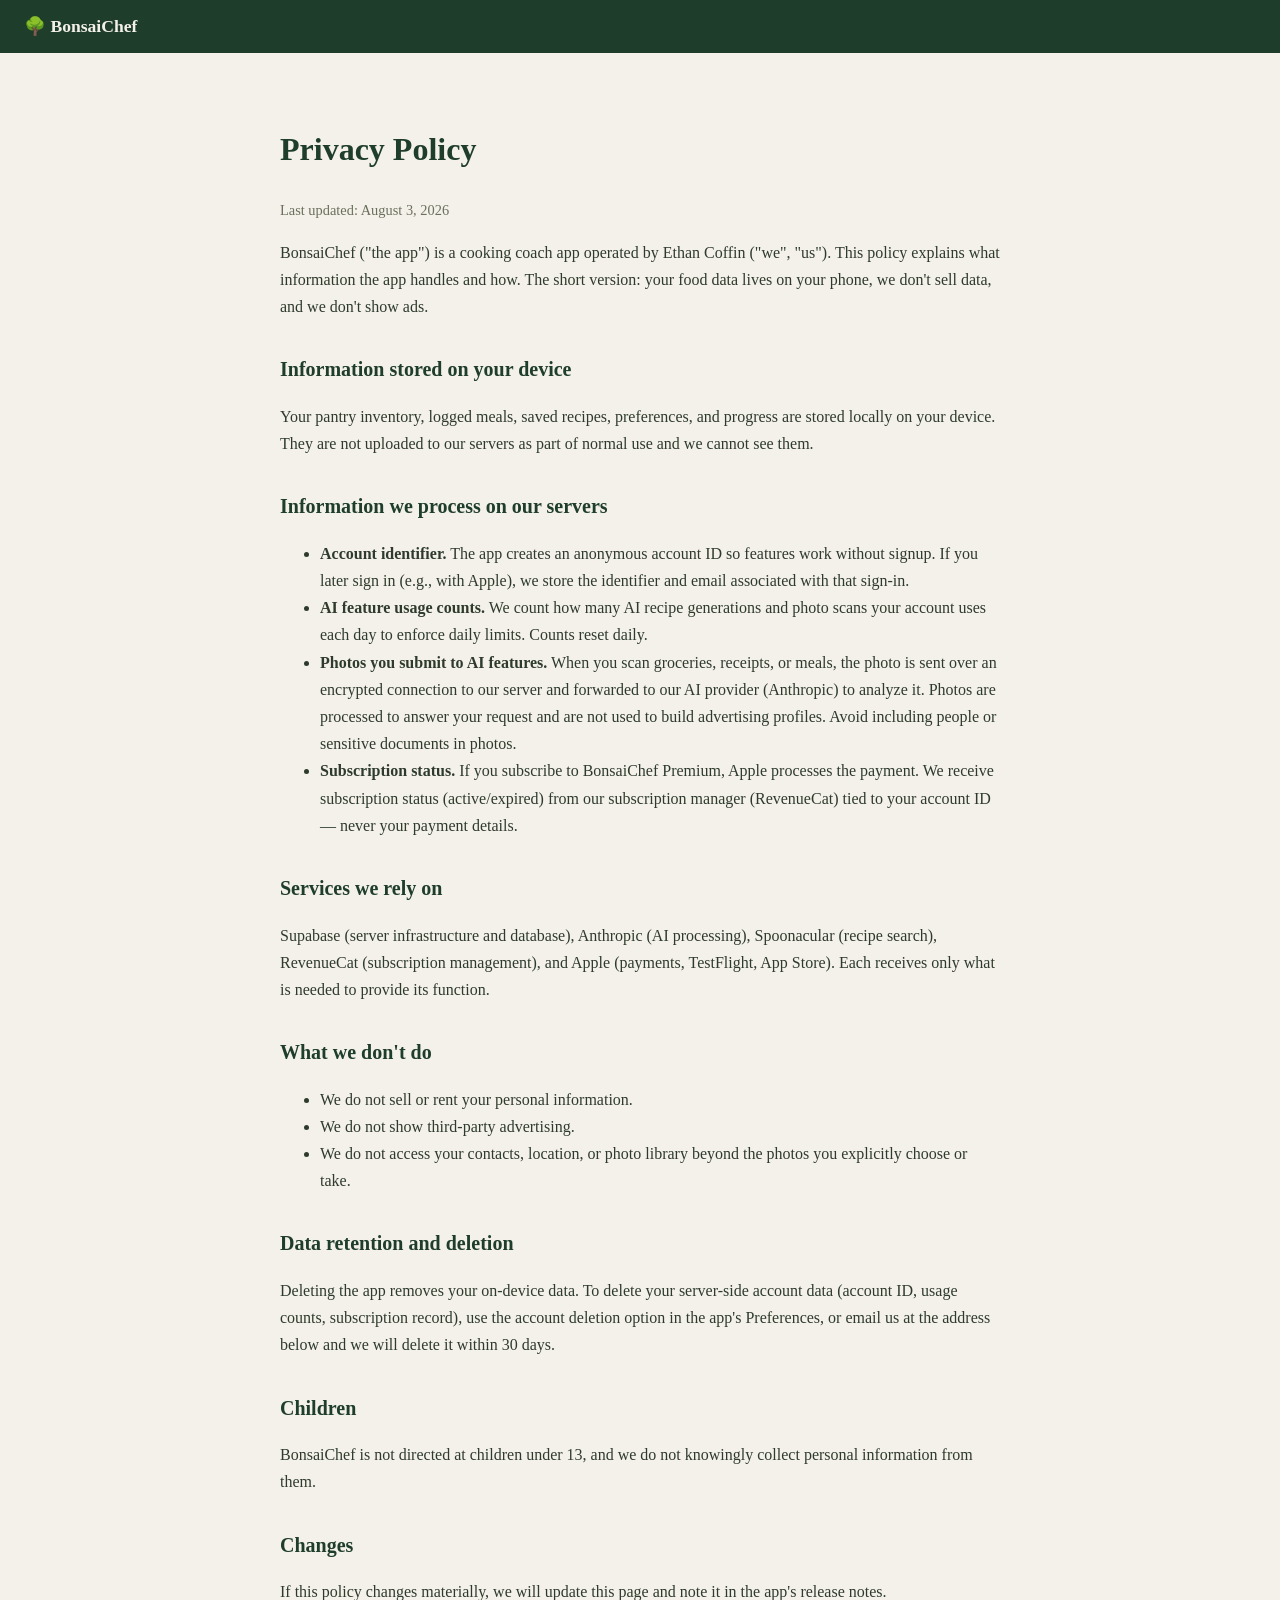
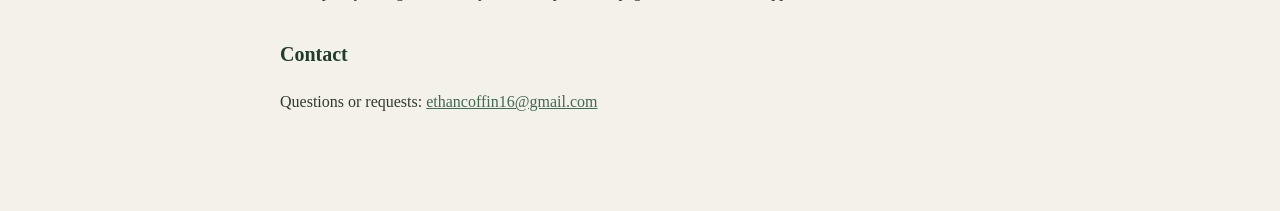
==== privacy.html @ 4c04800b "BonsaiChef site: landing/support, privacy policy, terms of use Co-Authored-By: Claude Fable 5 <norep" ====
<!DOCTYPE html>
<html lang="en">
<head>
<meta charset="utf-8">
<meta name="viewport" content="width=device-width, initial-scale=1">
<title>Privacy Policy — BonsaiChef</title>
<style>
  body { font-family: Georgia, 'Times New Roman', serif; background: #F4F1EA; color: #2E3B2C; margin: 0; }
  main { max-width: 720px; margin: 0 auto; padding: 48px 24px 80px; line-height: 1.7; }
  h1 { color: #1F3D2B; font-size: 2rem; } h2 { color: #1F3D2B; margin-top: 2rem; font-size: 1.25rem; }
  a { color: #3F6B4F; } .updated { color: #6B705C; font-size: .9rem; }
  header { background: #1F3D2B; padding: 16px 24px; }
  header a { color: #F4F1EA; text-decoration: none; font-weight: bold; font-size: 1.1rem; }
</style>
</head>
<body>
<header><a href="/">🌳 BonsaiChef</a></header>
<main>
<h1>Privacy Policy</h1>
<p class="updated">Last updated: August 3, 2026</p>

<p>BonsaiChef ("the app") is a cooking coach app operated by Ethan Coffin ("we", "us"). This policy explains what information the app handles and how. The short version: your food data lives on your phone, we don't sell data, and we don't show ads.</p>

<h2>Information stored on your device</h2>
<p>Your pantry inventory, logged meals, saved recipes, preferences, and progress are stored locally on your device. They are not uploaded to our servers as part of normal use and we cannot see them.</p>

<h2>Information we process on our servers</h2>
<ul>
  <li><strong>Account identifier.</strong> The app creates an anonymous account ID so features work without signup. If you later sign in (e.g., with Apple), we store the identifier and email associated with that sign-in.</li>
  <li><strong>AI feature usage counts.</strong> We count how many AI recipe generations and photo scans your account uses each day to enforce daily limits. Counts reset daily.</li>
  <li><strong>Photos you submit to AI features.</strong> When you scan groceries, receipts, or meals, the photo is sent over an encrypted connection to our server and forwarded to our AI provider (Anthropic) to analyze it. Photos are processed to answer your request and are not used to build advertising profiles. Avoid including people or sensitive documents in photos.</li>
  <li><strong>Subscription status.</strong> If you subscribe to BonsaiChef Premium, Apple processes the payment. We receive subscription status (active/expired) from our subscription manager (RevenueCat) tied to your account ID — never your payment details.</li>
</ul>

<h2>Services we rely on</h2>
<p>Supabase (server infrastructure and database), Anthropic (AI processing), Spoonacular (recipe search), RevenueCat (subscription management), and Apple (payments, TestFlight, App Store). Each receives only what is needed to provide its function.</p>

<h2>What we don't do</h2>
<ul>
  <li>We do not sell or rent your personal information.</li>
  <li>We do not show third-party advertising.</li>
  <li>We do not access your contacts, location, or photo library beyond the photos you explicitly choose or take.</li>
</ul>

<h2>Data retention and deletion</h2>
<p>Deleting the app removes your on-device data. To delete your server-side account data (account ID, usage counts, subscription record), use the account deletion option in the app's Preferences, or email us at the address below and we will delete it within 30 days.</p>

<h2>Children</h2>
<p>BonsaiChef is not directed at children under 13, and we do not knowingly collect personal information from them.</p>

<h2>Changes</h2>
<p>If this policy changes materially, we will update this page and note it in the app's release notes.</p>

<h2>Contact</h2>
<p>Questions or requests: <a href="mailto:ethancoffin16@gmail.com">ethancoffin16@gmail.com</a></p>
</main>
</body>
</html>
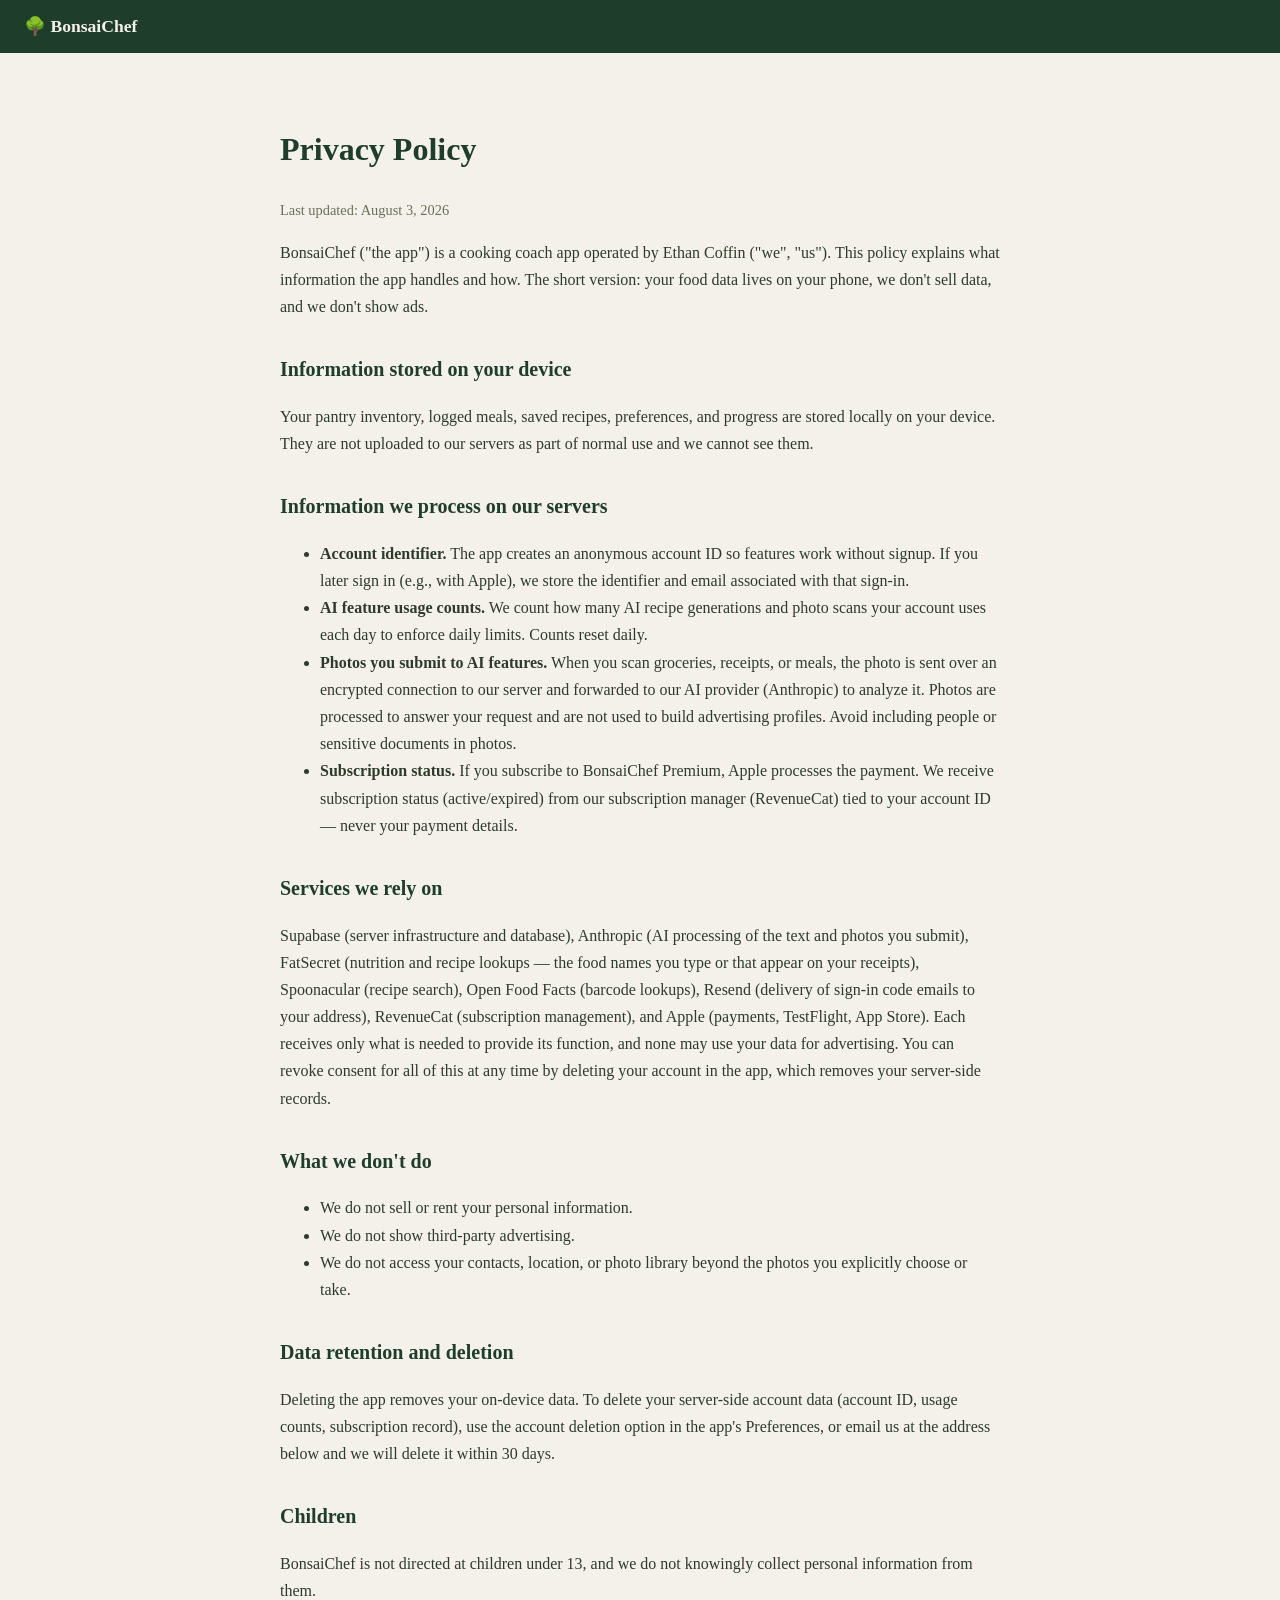
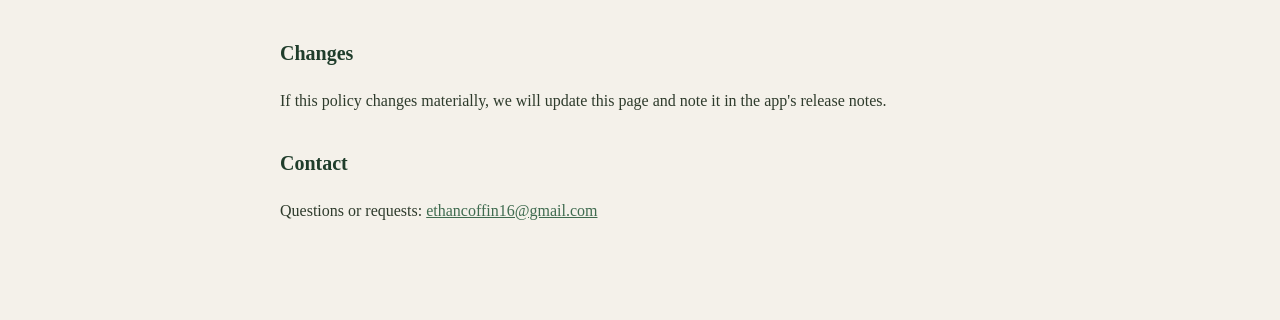
==== commit ae3c01ba: "Privacy policy: add FatSecret, Open Food Facts, Resend to processors; revocation language Co-Authore" ====
--- a/privacy.html
+++ b/privacy.html
@@ -33,7 +33,7 @@
 </ul>
 
 <h2>Services we rely on</h2>
-<p>Supabase (server infrastructure and database), Anthropic (AI processing), Spoonacular (recipe search), RevenueCat (subscription management), and Apple (payments, TestFlight, App Store). Each receives only what is needed to provide its function.</p>
+<p>Supabase (server infrastructure and database), Anthropic (AI processing of the text and photos you submit), FatSecret (nutrition and recipe lookups — the food names you type or that appear on your receipts), Spoonacular (recipe search), Open Food Facts (barcode lookups), Resend (delivery of sign-in code emails to your address), RevenueCat (subscription management), and Apple (payments, TestFlight, App Store). Each receives only what is needed to provide its function, and none may use your data for advertising. You can revoke consent for all of this at any time by deleting your account in the app, which removes your server-side records.</p>
 
 <h2>What we don't do</h2>
 <ul>
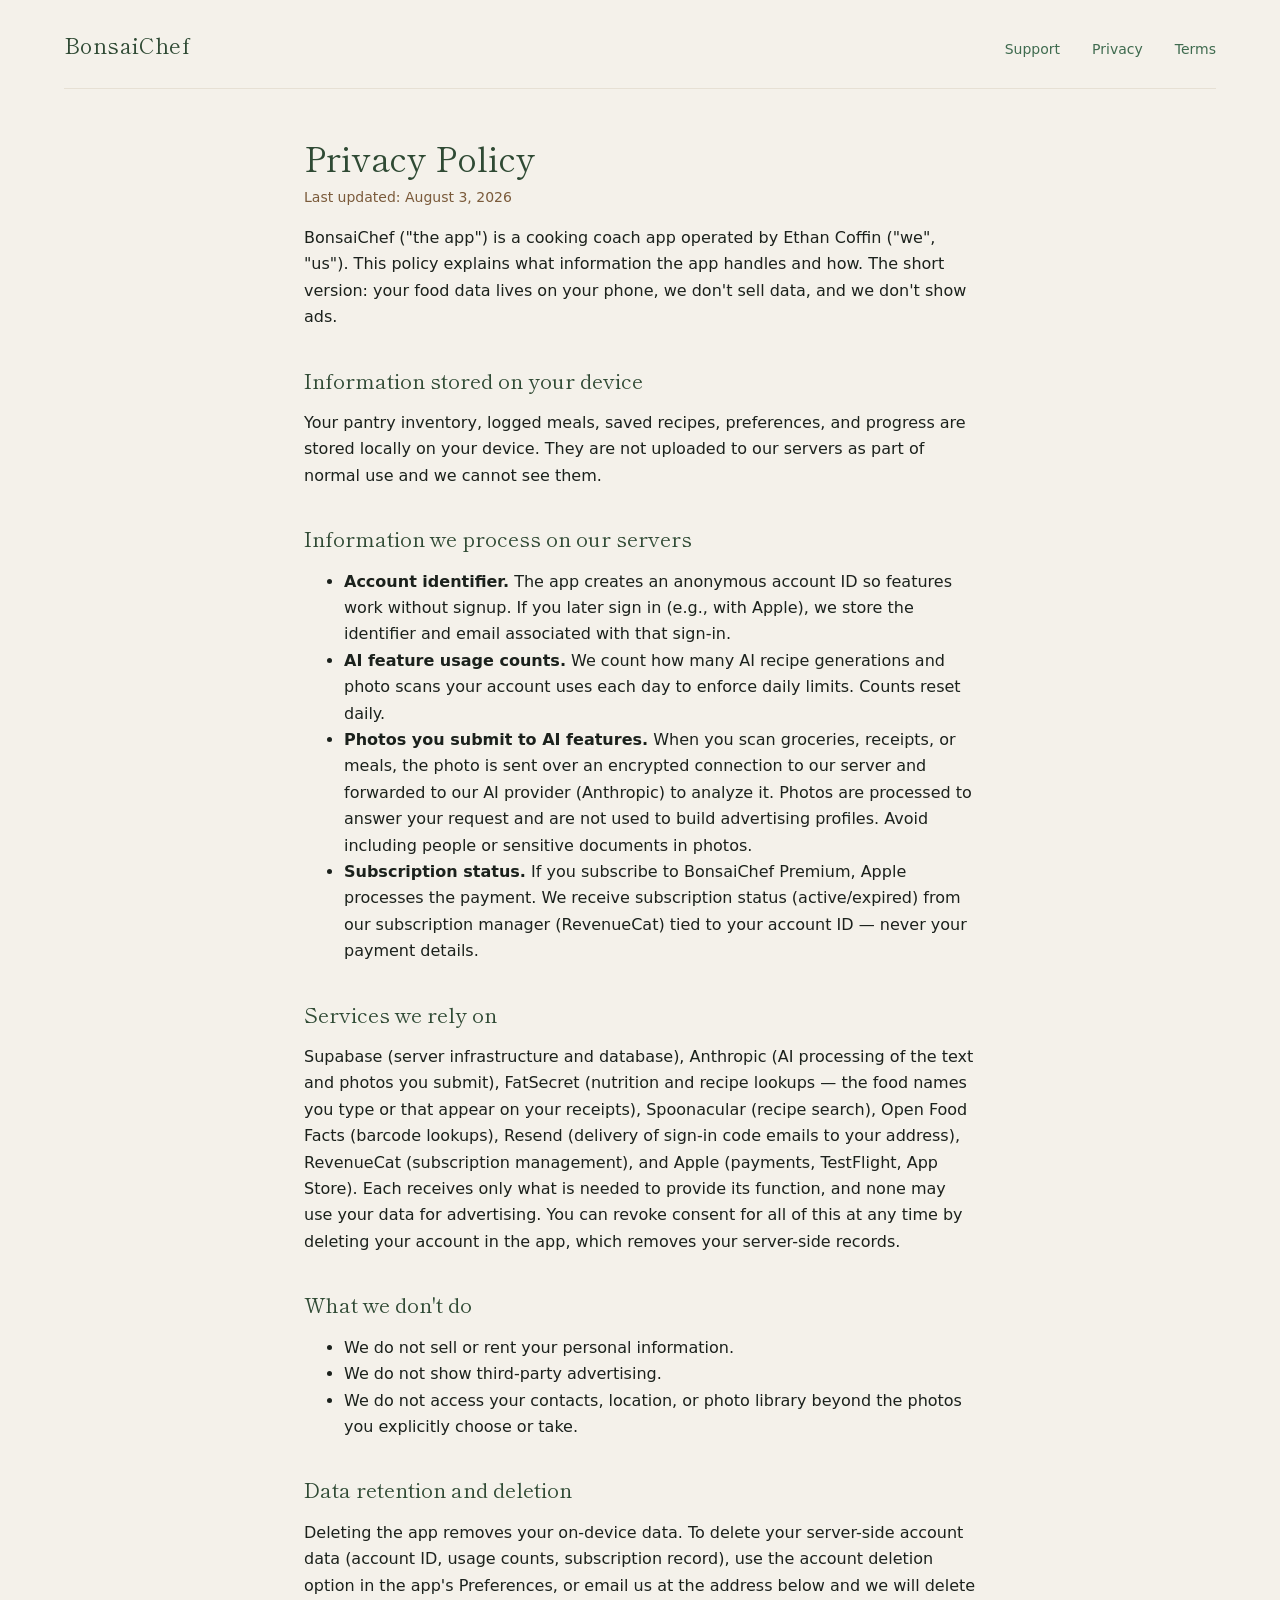
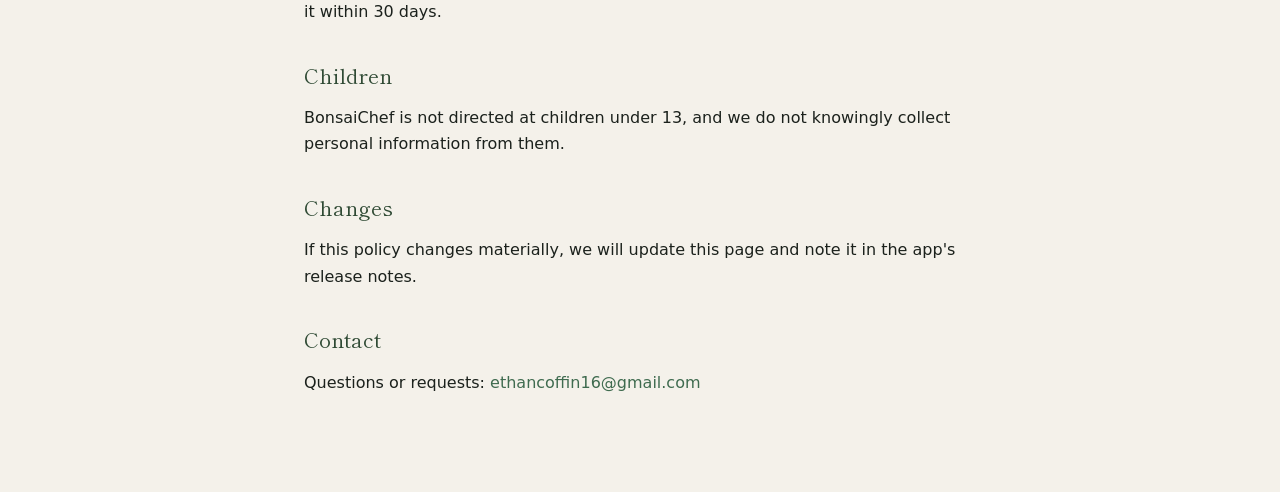
==== commit 8b950e9e: "Redesign site around the app's zen-garden design system Replace the placeholder landing page with th" ====
--- a/privacy.html
+++ b/privacy.html
@@ -3,19 +3,25 @@
 <head>
 <meta charset="utf-8">
 <meta name="viewport" content="width=device-width, initial-scale=1">
-<title>Privacy Policy — BonsaiChef</title>
-<style>
-  body { font-family: Georgia, 'Times New Roman', serif; background: #F4F1EA; color: #2E3B2C; margin: 0; }
-  main { max-width: 720px; margin: 0 auto; padding: 48px 24px 80px; line-height: 1.7; }
-  h1 { color: #1F3D2B; font-size: 2rem; } h2 { color: #1F3D2B; margin-top: 2rem; font-size: 1.25rem; }
-  a { color: #3F6B4F; } .updated { color: #6B705C; font-size: .9rem; }
-  header { background: #1F3D2B; padding: 16px 24px; }
-  header a { color: #F4F1EA; text-decoration: none; font-weight: bold; font-size: 1.1rem; }
-</style>
+<title>Privacy Policy · BonsaiChef</title>
+<link rel="icon" href="/favicon.png">
+<link rel="preconnect" href="https://fonts.googleapis.com">
+<link rel="preconnect" href="https://fonts.gstatic.com" crossorigin>
+<link rel="stylesheet" href="https://fonts.googleapis.com/css2?family=Shippori+Mincho&display=swap">
+<link rel="stylesheet" href="/site.css">
 </head>
 <body>
-<header><a href="/">🌳 BonsaiChef</a></header>
-<main>
+<div class="wrap">
+  <nav class="nav">
+    <a class="wordmark" href="/">BonsaiChef</a>
+    <div class="nav-links">
+      <a href="/support">Support</a>
+      <a href="/privacy">Privacy</a>
+      <a href="/terms">Terms</a>
+    </div>
+  </nav>
+</div>
+<main class="doc">
 <h1>Privacy Policy</h1>
 <p class="updated">Last updated: August 3, 2026</p>
 
--- a/site.css
+++ b/site.css
@@ -0,0 +1,90 @@
+/* BonsaiChef site — shared styles, mirroring the app's theme.js tokens.
+   "Zen garden": serif headings, hairlines over shadows, generous space. */
+
+:root {
+  --cream: #F4F1EA;
+  --card: #FFFFFF;
+  --near-black: #1B211C;
+  --dark-green: #2F4A34;
+  --green: #4E7A51;
+  --link-green: #3F6B4F;
+  --brown: #7A5A3A;
+  --hint: #6B4F33;
+  --low: #9A6B33;
+  --line: #E6E0D4;
+  --on-dark-muted: #CFDDD1;
+  --serif: 'Shippori Mincho', Georgia, 'Times New Roman', serif;
+  --system: system-ui, -apple-system, 'Segoe UI', sans-serif;
+}
+
+* { box-sizing: border-box; }
+
+body {
+  margin: 0;
+  background: var(--cream);
+  color: var(--near-black);
+  font-family: var(--system);
+  line-height: 1.65;
+}
+
+a { color: var(--link-green); text-decoration: none; }
+a:hover { color: var(--dark-green); text-decoration: underline; }
+
+.wrap { max-width: 1200px; margin: 0 auto; padding: 0 24px; }
+
+/* Nav */
+.nav {
+  display: flex;
+  justify-content: space-between;
+  align-items: baseline;
+  padding: 26px 0;
+  border-bottom: 1px solid var(--line);
+}
+.wordmark {
+  font-family: var(--serif);
+  font-size: 22px;
+  color: var(--dark-green);
+  letter-spacing: 0.4px;
+}
+.wordmark:hover { color: var(--dark-green); text-decoration: none; }
+.nav-links { display: flex; gap: 32px; font-size: 14px; }
+
+/* Type */
+h1, h2, h3 { font-family: var(--serif); font-weight: 400; color: var(--dark-green); }
+.eyebrow {
+  font-size: 12px;
+  font-weight: 600;
+  letter-spacing: 1.3px;
+  text-transform: uppercase;
+  color: var(--brown);
+}
+.hint { font-size: 13px; color: var(--hint); }
+
+/* Cards on document pages */
+.card {
+  background: var(--card);
+  border: 1px solid var(--line);
+  border-radius: 14px;
+  padding: 24px;
+}
+
+/* Footer */
+.footer {
+  display: flex;
+  justify-content: space-between;
+  align-items: baseline;
+  flex-wrap: wrap;
+  gap: 8px 24px;
+  border-top: 1px solid var(--line);
+  padding: 32px 0 48px;
+  font-size: 13px;
+  color: var(--hint);
+}
+
+/* Document pages (privacy, terms, support) */
+.doc { max-width: 720px; margin: 0 auto; padding: 48px 24px 80px; }
+.doc h1 { font-size: 34px; line-height: 1.25; margin: 0 0 6px; }
+.doc h2 { font-size: 21px; line-height: 1.35; margin: 2.2rem 0 0.6rem; }
+.doc .updated { color: var(--brown); font-size: 14px; margin-top: 0; }
+.doc .card { margin-top: 1.5rem; }
+.doc .card h2 { margin-top: 0; }
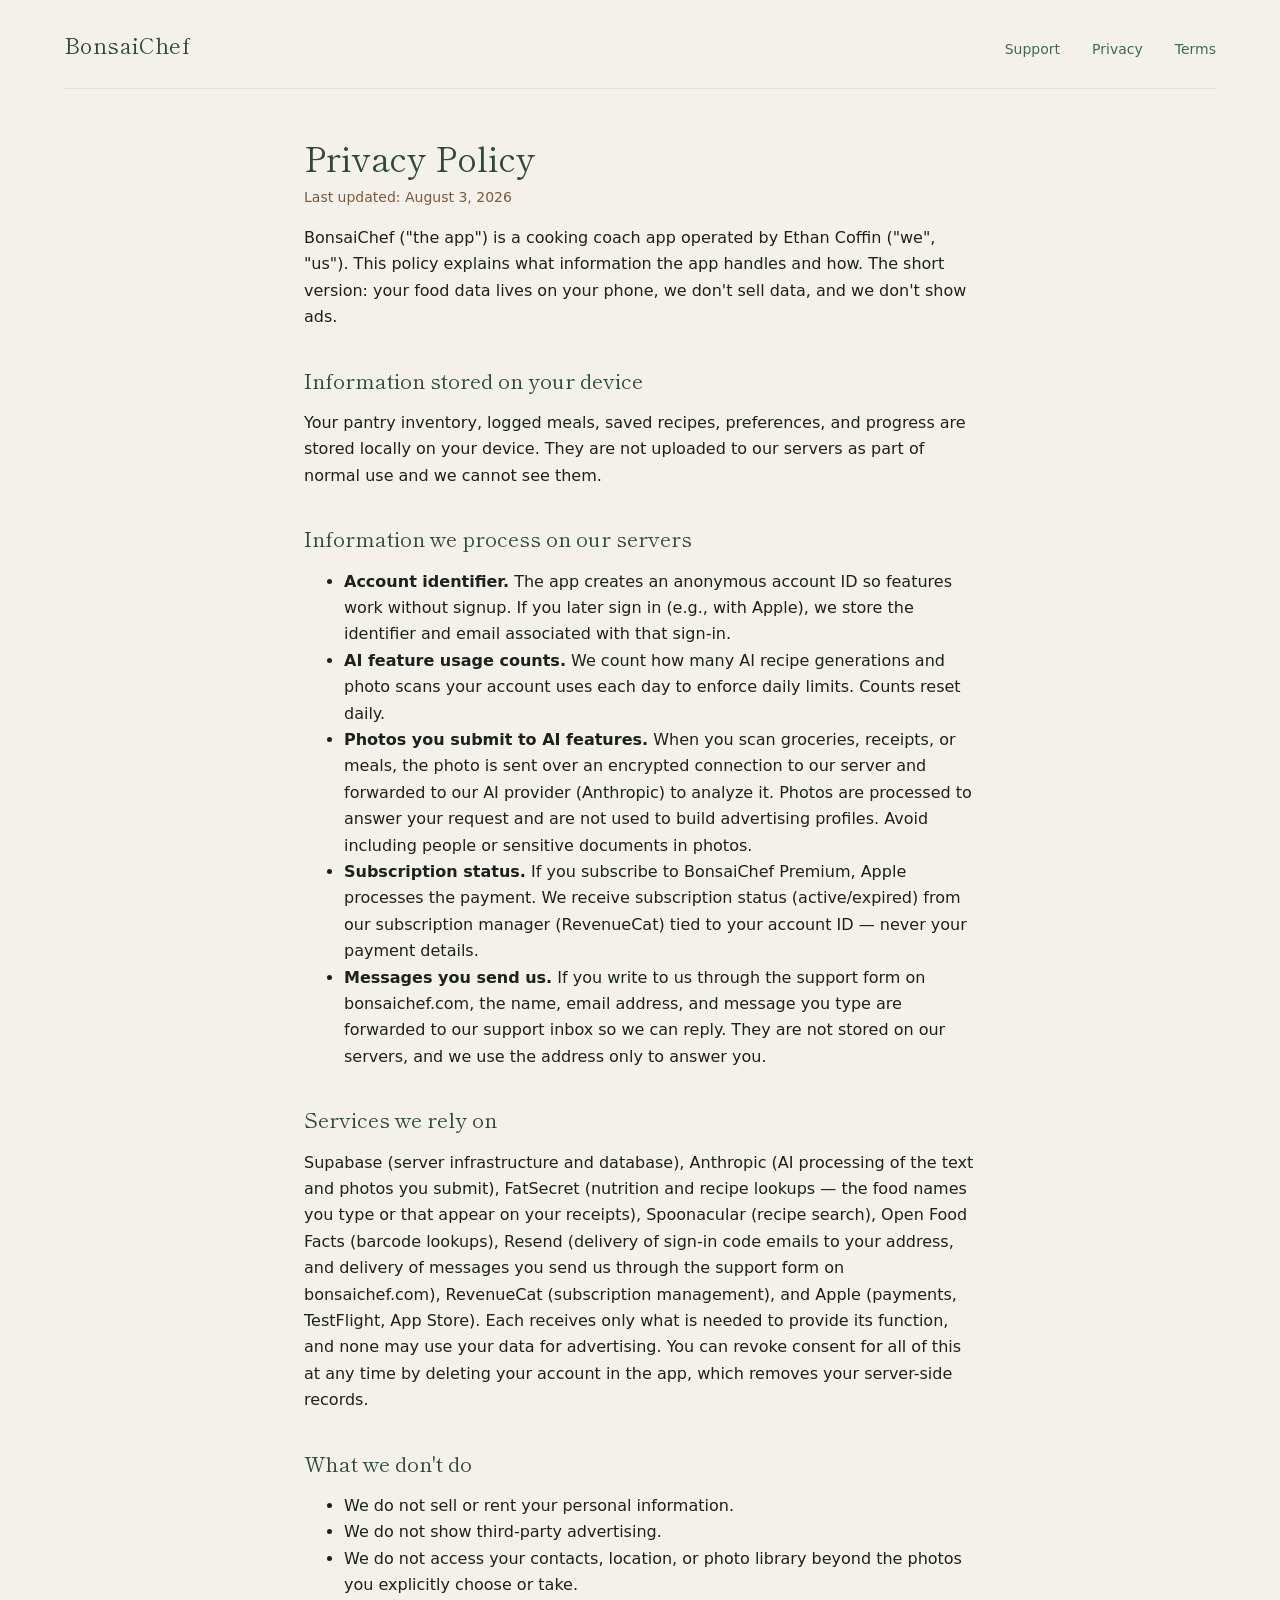
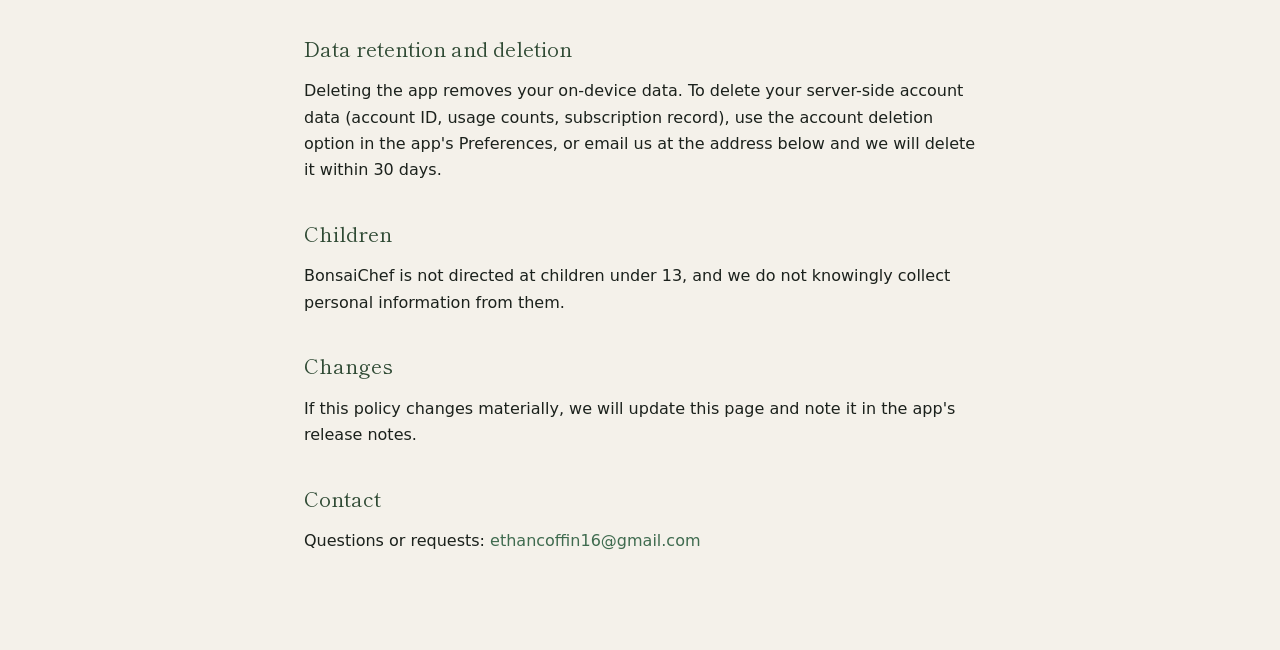
==== commit 735bfa73: "Add a support form so people can write in from the site The support page now has a form (name, email" ====
--- a/privacy.html
+++ b/privacy.html
@@ -36,10 +36,11 @@
   <li><strong>AI feature usage counts.</strong> We count how many AI recipe generations and photo scans your account uses each day to enforce daily limits. Counts reset daily.</li>
   <li><strong>Photos you submit to AI features.</strong> When you scan groceries, receipts, or meals, the photo is sent over an encrypted connection to our server and forwarded to our AI provider (Anthropic) to analyze it. Photos are processed to answer your request and are not used to build advertising profiles. Avoid including people or sensitive documents in photos.</li>
   <li><strong>Subscription status.</strong> If you subscribe to BonsaiChef Premium, Apple processes the payment. We receive subscription status (active/expired) from our subscription manager (RevenueCat) tied to your account ID — never your payment details.</li>
+  <li><strong>Messages you send us.</strong> If you write to us through the support form on bonsaichef.com, the name, email address, and message you type are forwarded to our support inbox so we can reply. They are not stored on our servers, and we use the address only to answer you.</li>
 </ul>
 
 <h2>Services we rely on</h2>
-<p>Supabase (server infrastructure and database), Anthropic (AI processing of the text and photos you submit), FatSecret (nutrition and recipe lookups — the food names you type or that appear on your receipts), Spoonacular (recipe search), Open Food Facts (barcode lookups), Resend (delivery of sign-in code emails to your address), RevenueCat (subscription management), and Apple (payments, TestFlight, App Store). Each receives only what is needed to provide its function, and none may use your data for advertising. You can revoke consent for all of this at any time by deleting your account in the app, which removes your server-side records.</p>
+<p>Supabase (server infrastructure and database), Anthropic (AI processing of the text and photos you submit), FatSecret (nutrition and recipe lookups — the food names you type or that appear on your receipts), Spoonacular (recipe search), Open Food Facts (barcode lookups), Resend (delivery of sign-in code emails to your address, and delivery of messages you send us through the support form on bonsaichef.com), RevenueCat (subscription management), and Apple (payments, TestFlight, App Store). Each receives only what is needed to provide its function, and none may use your data for advertising. You can revoke consent for all of this at any time by deleting your account in the app, which removes your server-side records.</p>
 
 <h2>What we don't do</h2>
 <ul>
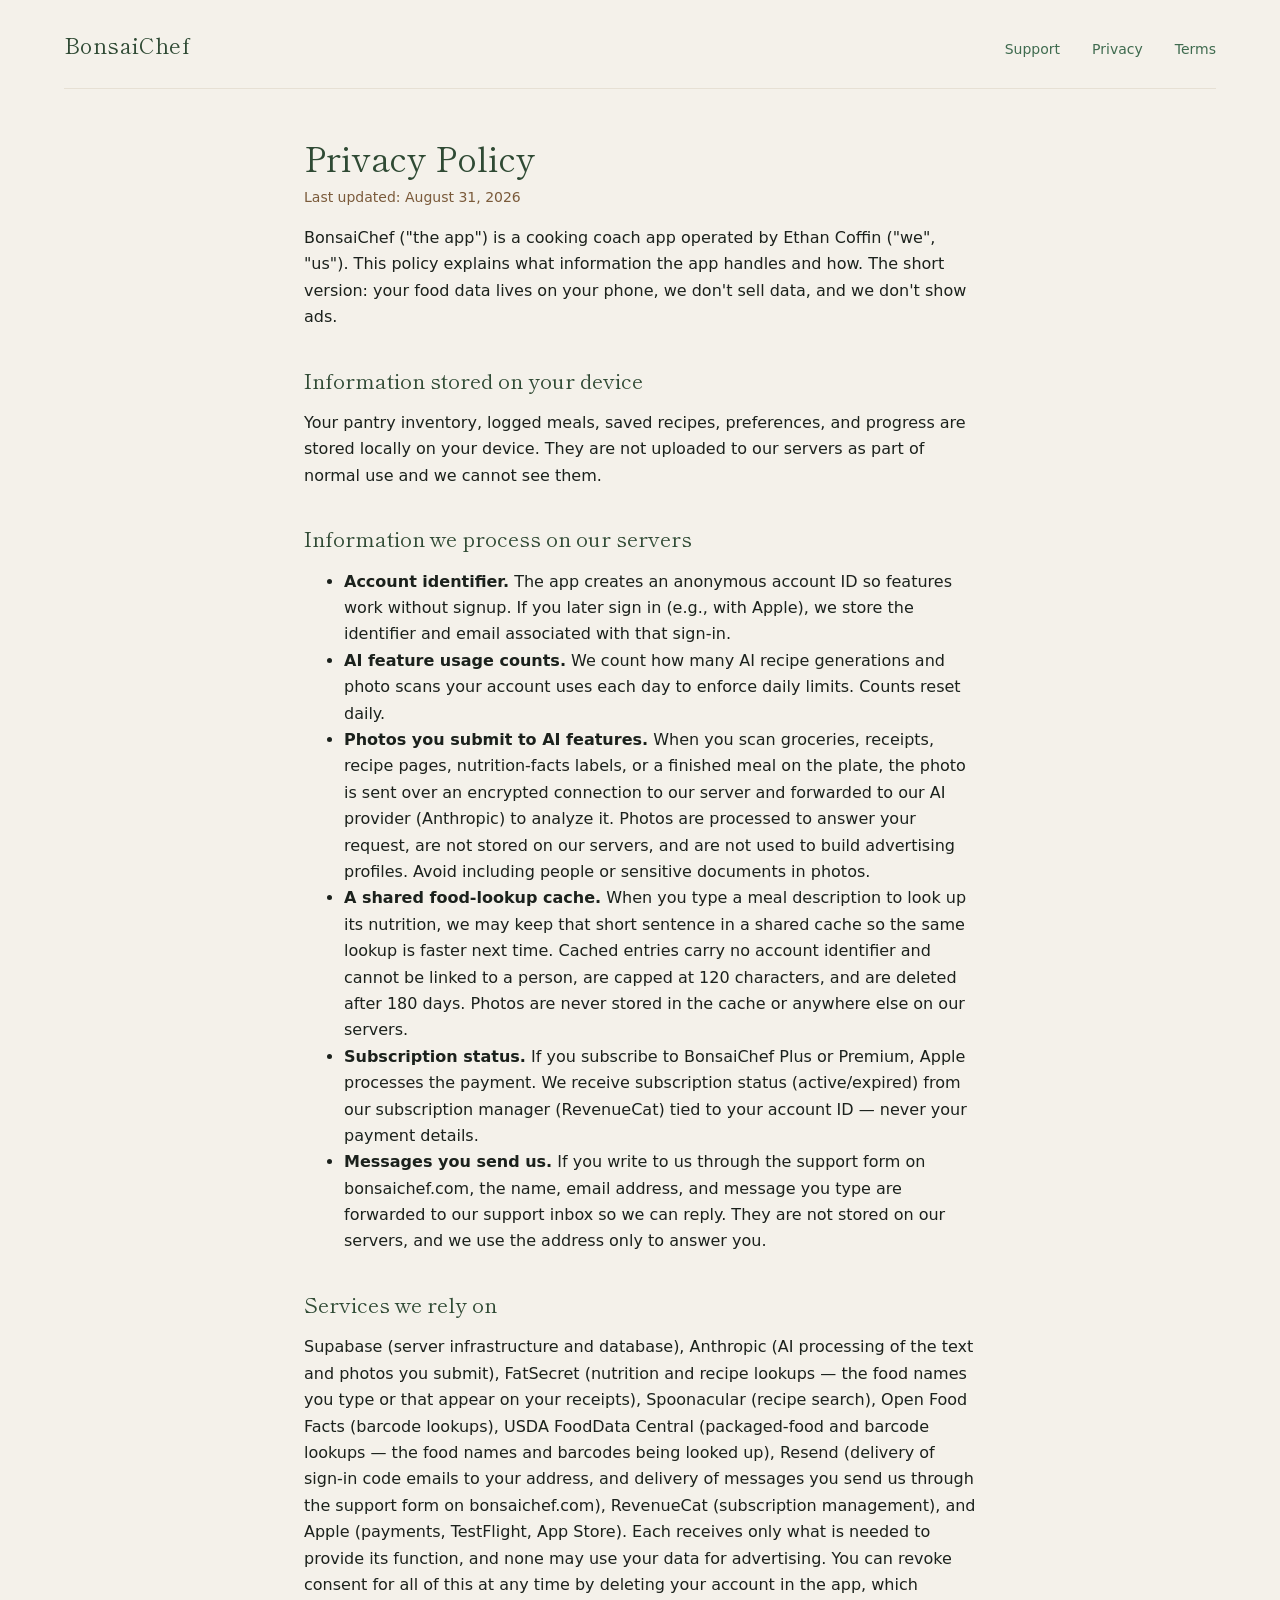
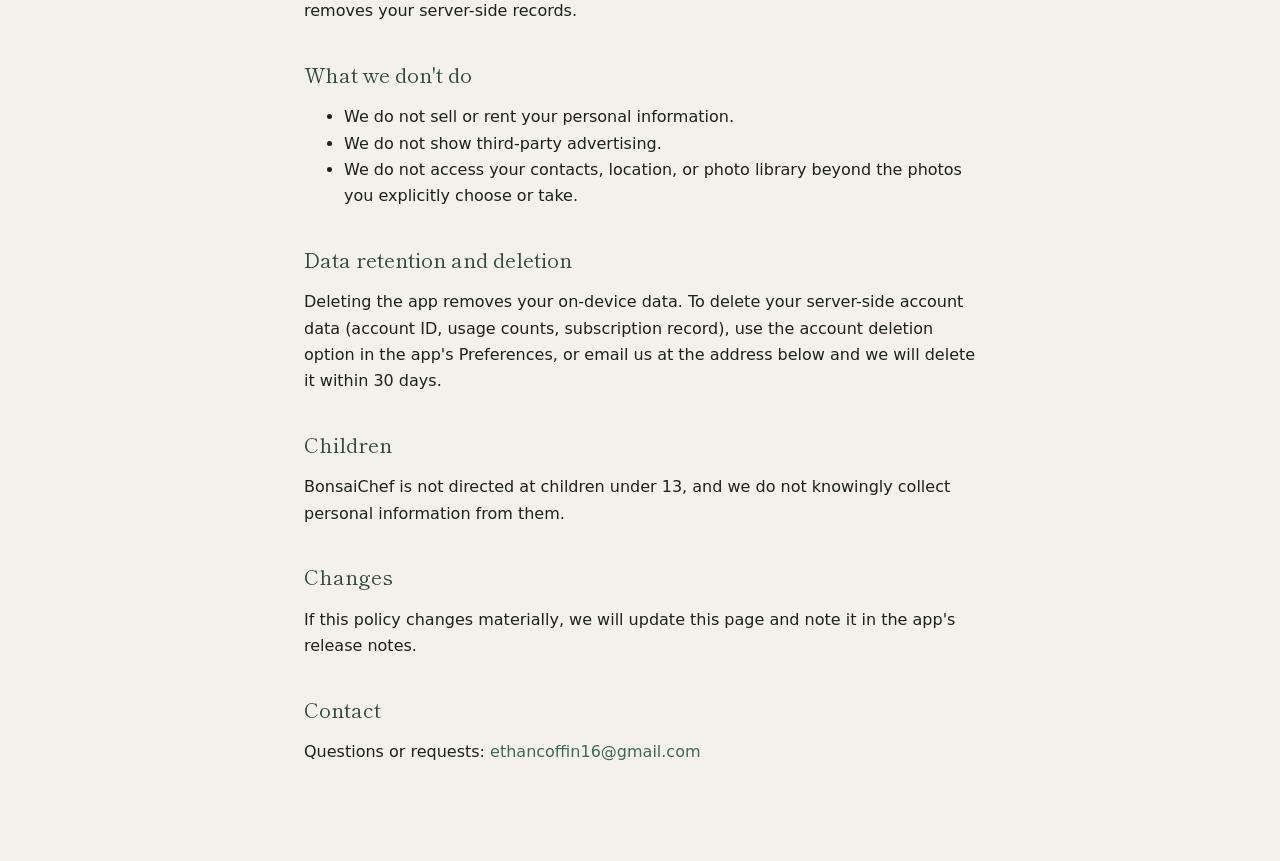
==== commit 96a1bccb: "Refresh legal pages for App Store submission - Terms: describe the two-tier lineup (Plus and Premium" ====
--- a/privacy.html
+++ b/privacy.html
@@ -4,7 +4,9 @@
 <meta charset="utf-8">
 <meta name="viewport" content="width=device-width, initial-scale=1">
 <title>Privacy Policy · BonsaiChef</title>
-<link rel="icon" href="/favicon.png">
+<link rel="icon" href="/favicon.svg" type="image/svg+xml">
+<link rel="icon" href="/favicon.png" sizes="48x48">
+<link rel="apple-touch-icon" href="/apple-touch-icon.png">
 <link rel="preconnect" href="https://fonts.googleapis.com">
 <link rel="preconnect" href="https://fonts.gstatic.com" crossorigin>
 <link rel="stylesheet" href="https://fonts.googleapis.com/css2?family=Shippori+Mincho&display=swap">
@@ -23,7 +25,7 @@
 </div>
 <main class="doc">
 <h1>Privacy Policy</h1>
-<p class="updated">Last updated: August 3, 2026</p>
+<p class="updated">Last updated: August 31, 2026</p>
 
 <p>BonsaiChef ("the app") is a cooking coach app operated by Ethan Coffin ("we", "us"). This policy explains what information the app handles and how. The short version: your food data lives on your phone, we don't sell data, and we don't show ads.</p>
 
@@ -34,13 +36,14 @@
 <ul>
   <li><strong>Account identifier.</strong> The app creates an anonymous account ID so features work without signup. If you later sign in (e.g., with Apple), we store the identifier and email associated with that sign-in.</li>
   <li><strong>AI feature usage counts.</strong> We count how many AI recipe generations and photo scans your account uses each day to enforce daily limits. Counts reset daily.</li>
-  <li><strong>Photos you submit to AI features.</strong> When you scan groceries, receipts, or meals, the photo is sent over an encrypted connection to our server and forwarded to our AI provider (Anthropic) to analyze it. Photos are processed to answer your request and are not used to build advertising profiles. Avoid including people or sensitive documents in photos.</li>
-  <li><strong>Subscription status.</strong> If you subscribe to BonsaiChef Premium, Apple processes the payment. We receive subscription status (active/expired) from our subscription manager (RevenueCat) tied to your account ID — never your payment details.</li>
+  <li><strong>Photos you submit to AI features.</strong> When you scan groceries, receipts, recipe pages, nutrition-facts labels, or a finished meal on the plate, the photo is sent over an encrypted connection to our server and forwarded to our AI provider (Anthropic) to analyze it. Photos are processed to answer your request, are not stored on our servers, and are not used to build advertising profiles. Avoid including people or sensitive documents in photos.</li>
+  <li><strong>A shared food-lookup cache.</strong> When you type a meal description to look up its nutrition, we may keep that short sentence in a shared cache so the same lookup is faster next time. Cached entries carry no account identifier and cannot be linked to a person, are capped at 120 characters, and are deleted after 180 days. Photos are never stored in the cache or anywhere else on our servers.</li>
+  <li><strong>Subscription status.</strong> If you subscribe to BonsaiChef Plus or Premium, Apple processes the payment. We receive subscription status (active/expired) from our subscription manager (RevenueCat) tied to your account ID — never your payment details.</li>
   <li><strong>Messages you send us.</strong> If you write to us through the support form on bonsaichef.com, the name, email address, and message you type are forwarded to our support inbox so we can reply. They are not stored on our servers, and we use the address only to answer you.</li>
 </ul>
 
 <h2>Services we rely on</h2>
-<p>Supabase (server infrastructure and database), Anthropic (AI processing of the text and photos you submit), FatSecret (nutrition and recipe lookups — the food names you type or that appear on your receipts), Spoonacular (recipe search), Open Food Facts (barcode lookups), Resend (delivery of sign-in code emails to your address, and delivery of messages you send us through the support form on bonsaichef.com), RevenueCat (subscription management), and Apple (payments, TestFlight, App Store). Each receives only what is needed to provide its function, and none may use your data for advertising. You can revoke consent for all of this at any time by deleting your account in the app, which removes your server-side records.</p>
+<p>Supabase (server infrastructure and database), Anthropic (AI processing of the text and photos you submit), FatSecret (nutrition and recipe lookups — the food names you type or that appear on your receipts), Spoonacular (recipe search), Open Food Facts (barcode lookups), USDA FoodData Central (packaged-food and barcode lookups — the food names and barcodes being looked up), Resend (delivery of sign-in code emails to your address, and delivery of messages you send us through the support form on bonsaichef.com), RevenueCat (subscription management), and Apple (payments, TestFlight, App Store). Each receives only what is needed to provide its function, and none may use your data for advertising. You can revoke consent for all of this at any time by deleting your account in the app, which removes your server-side records.</p>
 
 <h2>What we don't do</h2>
 <ul>
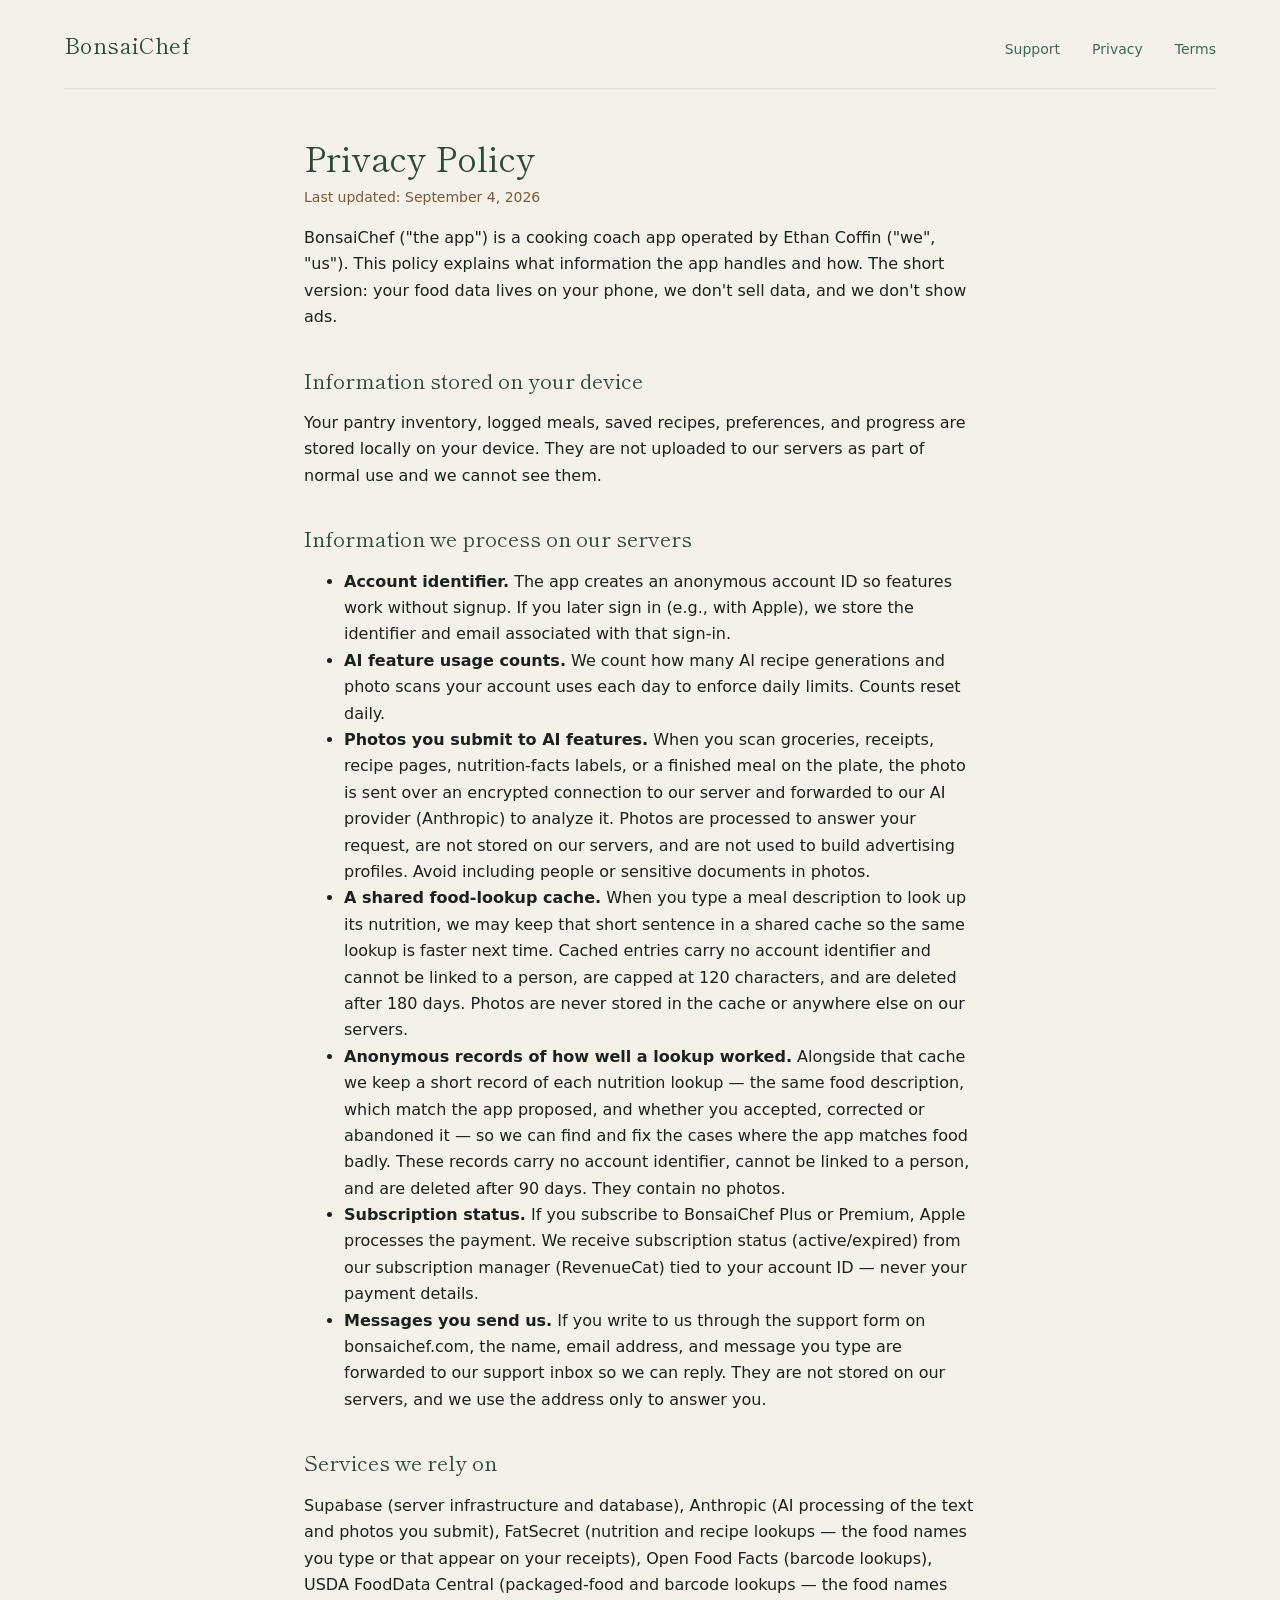
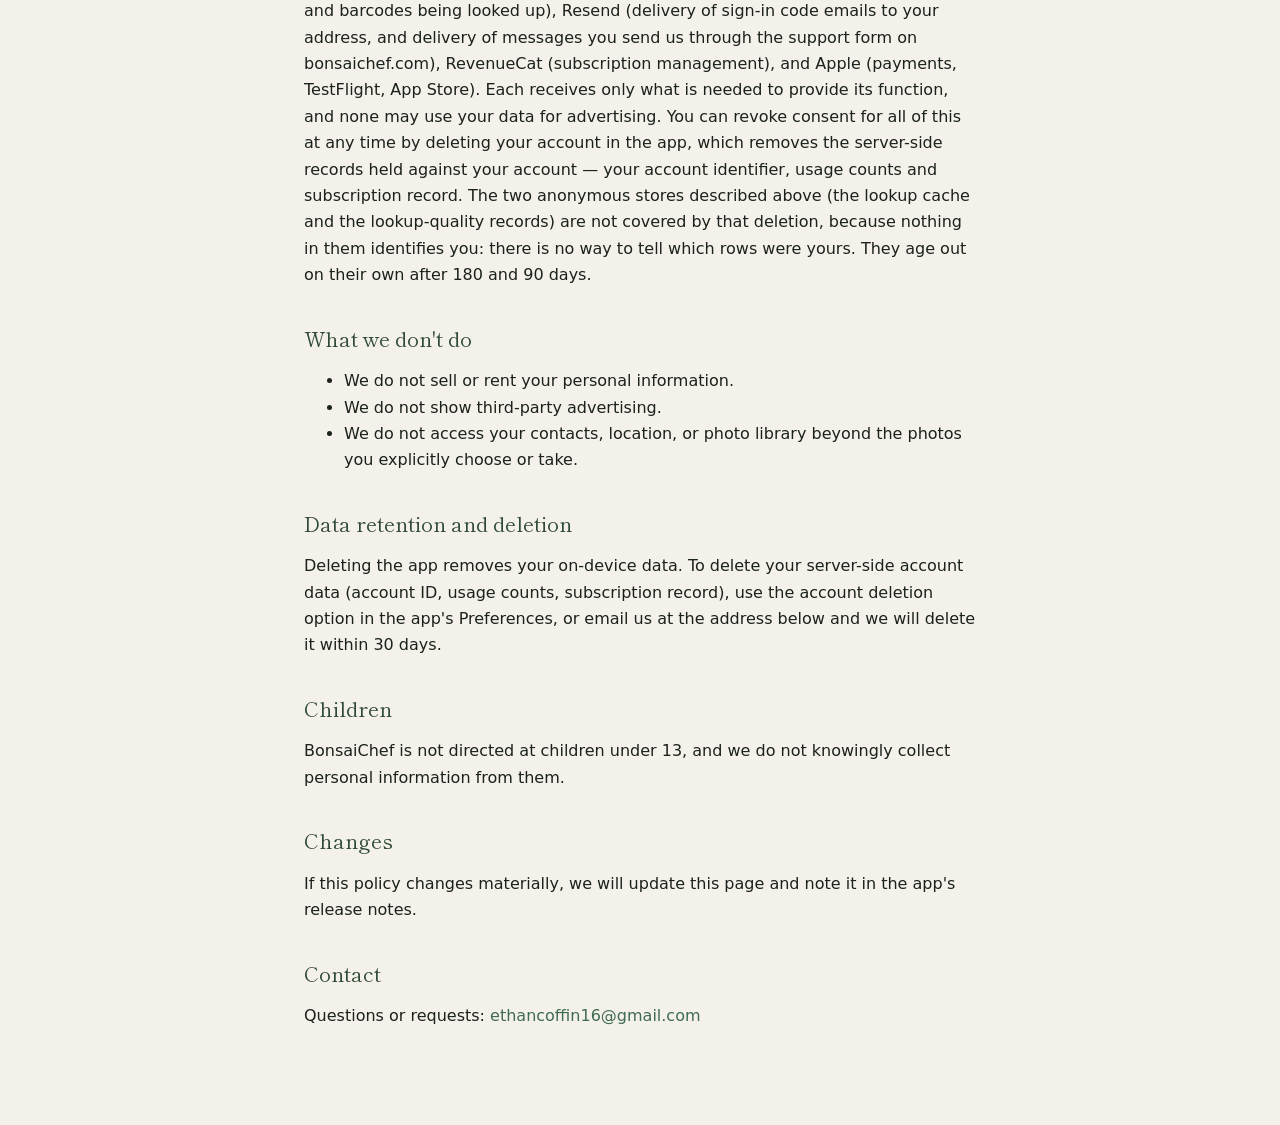
==== commit df169100: "Align the legal pages with what the app actually does Three mismatches found while closing out the A" ====
--- a/privacy.html
+++ b/privacy.html
@@ -25,7 +25,7 @@
 </div>
 <main class="doc">
 <h1>Privacy Policy</h1>
-<p class="updated">Last updated: August 31, 2026</p>
+<p class="updated">Last updated: September 4, 2026</p>
 
 <p>BonsaiChef ("the app") is a cooking coach app operated by Ethan Coffin ("we", "us"). This policy explains what information the app handles and how. The short version: your food data lives on your phone, we don't sell data, and we don't show ads.</p>
 
@@ -38,12 +38,13 @@
   <li><strong>AI feature usage counts.</strong> We count how many AI recipe generations and photo scans your account uses each day to enforce daily limits. Counts reset daily.</li>
   <li><strong>Photos you submit to AI features.</strong> When you scan groceries, receipts, recipe pages, nutrition-facts labels, or a finished meal on the plate, the photo is sent over an encrypted connection to our server and forwarded to our AI provider (Anthropic) to analyze it. Photos are processed to answer your request, are not stored on our servers, and are not used to build advertising profiles. Avoid including people or sensitive documents in photos.</li>
   <li><strong>A shared food-lookup cache.</strong> When you type a meal description to look up its nutrition, we may keep that short sentence in a shared cache so the same lookup is faster next time. Cached entries carry no account identifier and cannot be linked to a person, are capped at 120 characters, and are deleted after 180 days. Photos are never stored in the cache or anywhere else on our servers.</li>
+  <li><strong>Anonymous records of how well a lookup worked.</strong> Alongside that cache we keep a short record of each nutrition lookup — the same food description, which match the app proposed, and whether you accepted, corrected or abandoned it — so we can find and fix the cases where the app matches food badly. These records carry no account identifier, cannot be linked to a person, and are deleted after 90 days. They contain no photos.</li>
   <li><strong>Subscription status.</strong> If you subscribe to BonsaiChef Plus or Premium, Apple processes the payment. We receive subscription status (active/expired) from our subscription manager (RevenueCat) tied to your account ID — never your payment details.</li>
   <li><strong>Messages you send us.</strong> If you write to us through the support form on bonsaichef.com, the name, email address, and message you type are forwarded to our support inbox so we can reply. They are not stored on our servers, and we use the address only to answer you.</li>
 </ul>
 
 <h2>Services we rely on</h2>
-<p>Supabase (server infrastructure and database), Anthropic (AI processing of the text and photos you submit), FatSecret (nutrition and recipe lookups — the food names you type or that appear on your receipts), Spoonacular (recipe search), Open Food Facts (barcode lookups), USDA FoodData Central (packaged-food and barcode lookups — the food names and barcodes being looked up), Resend (delivery of sign-in code emails to your address, and delivery of messages you send us through the support form on bonsaichef.com), RevenueCat (subscription management), and Apple (payments, TestFlight, App Store). Each receives only what is needed to provide its function, and none may use your data for advertising. You can revoke consent for all of this at any time by deleting your account in the app, which removes your server-side records.</p>
+<p>Supabase (server infrastructure and database), Anthropic (AI processing of the text and photos you submit), FatSecret (nutrition and recipe lookups — the food names you type or that appear on your receipts), Open Food Facts (barcode lookups), USDA FoodData Central (packaged-food and barcode lookups — the food names and barcodes being looked up), Resend (delivery of sign-in code emails to your address, and delivery of messages you send us through the support form on bonsaichef.com), RevenueCat (subscription management), and Apple (payments, TestFlight, App Store). Each receives only what is needed to provide its function, and none may use your data for advertising. You can revoke consent for all of this at any time by deleting your account in the app, which removes the server-side records held against your account — your account identifier, usage counts and subscription record. The two anonymous stores described above (the lookup cache and the lookup-quality records) are not covered by that deletion, because nothing in them identifies you: there is no way to tell which rows were yours. They age out on their own after 180 and 90 days.</p>
 
 <h2>What we don't do</h2>
 <ul>
